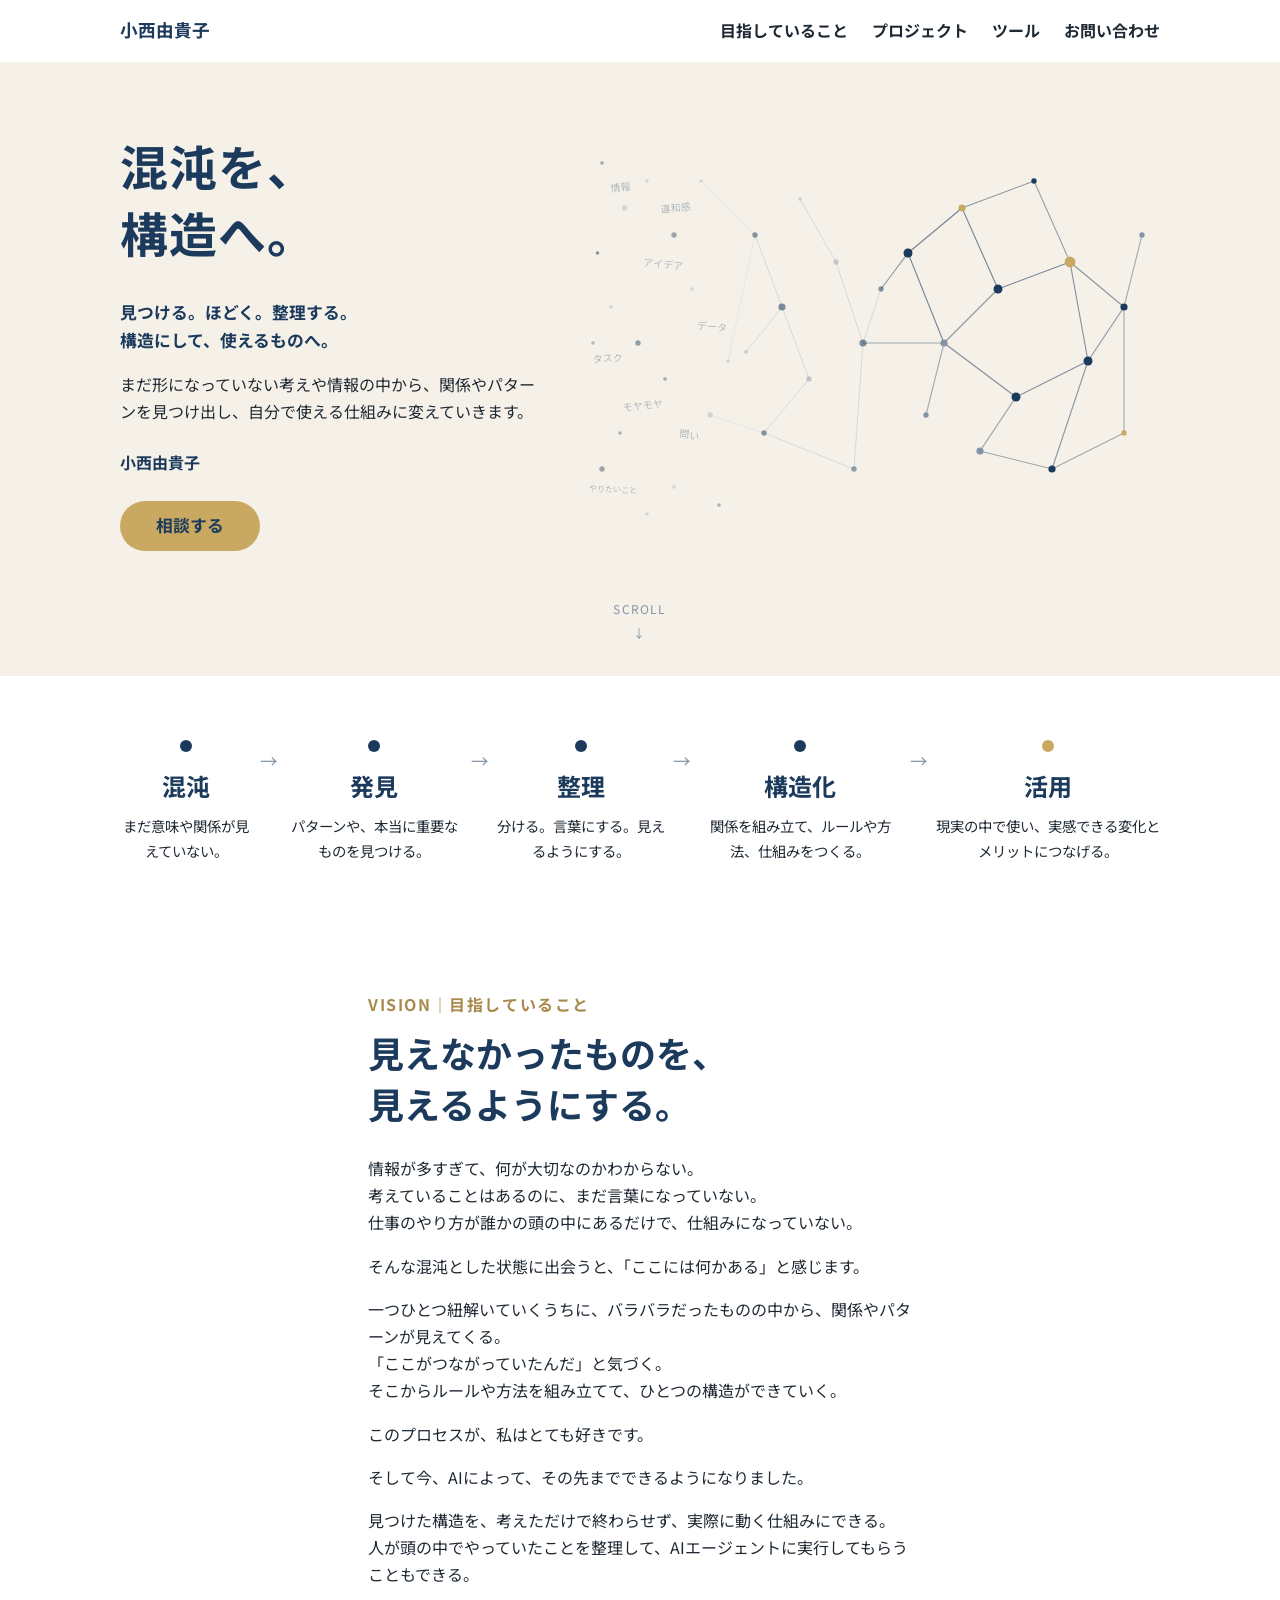
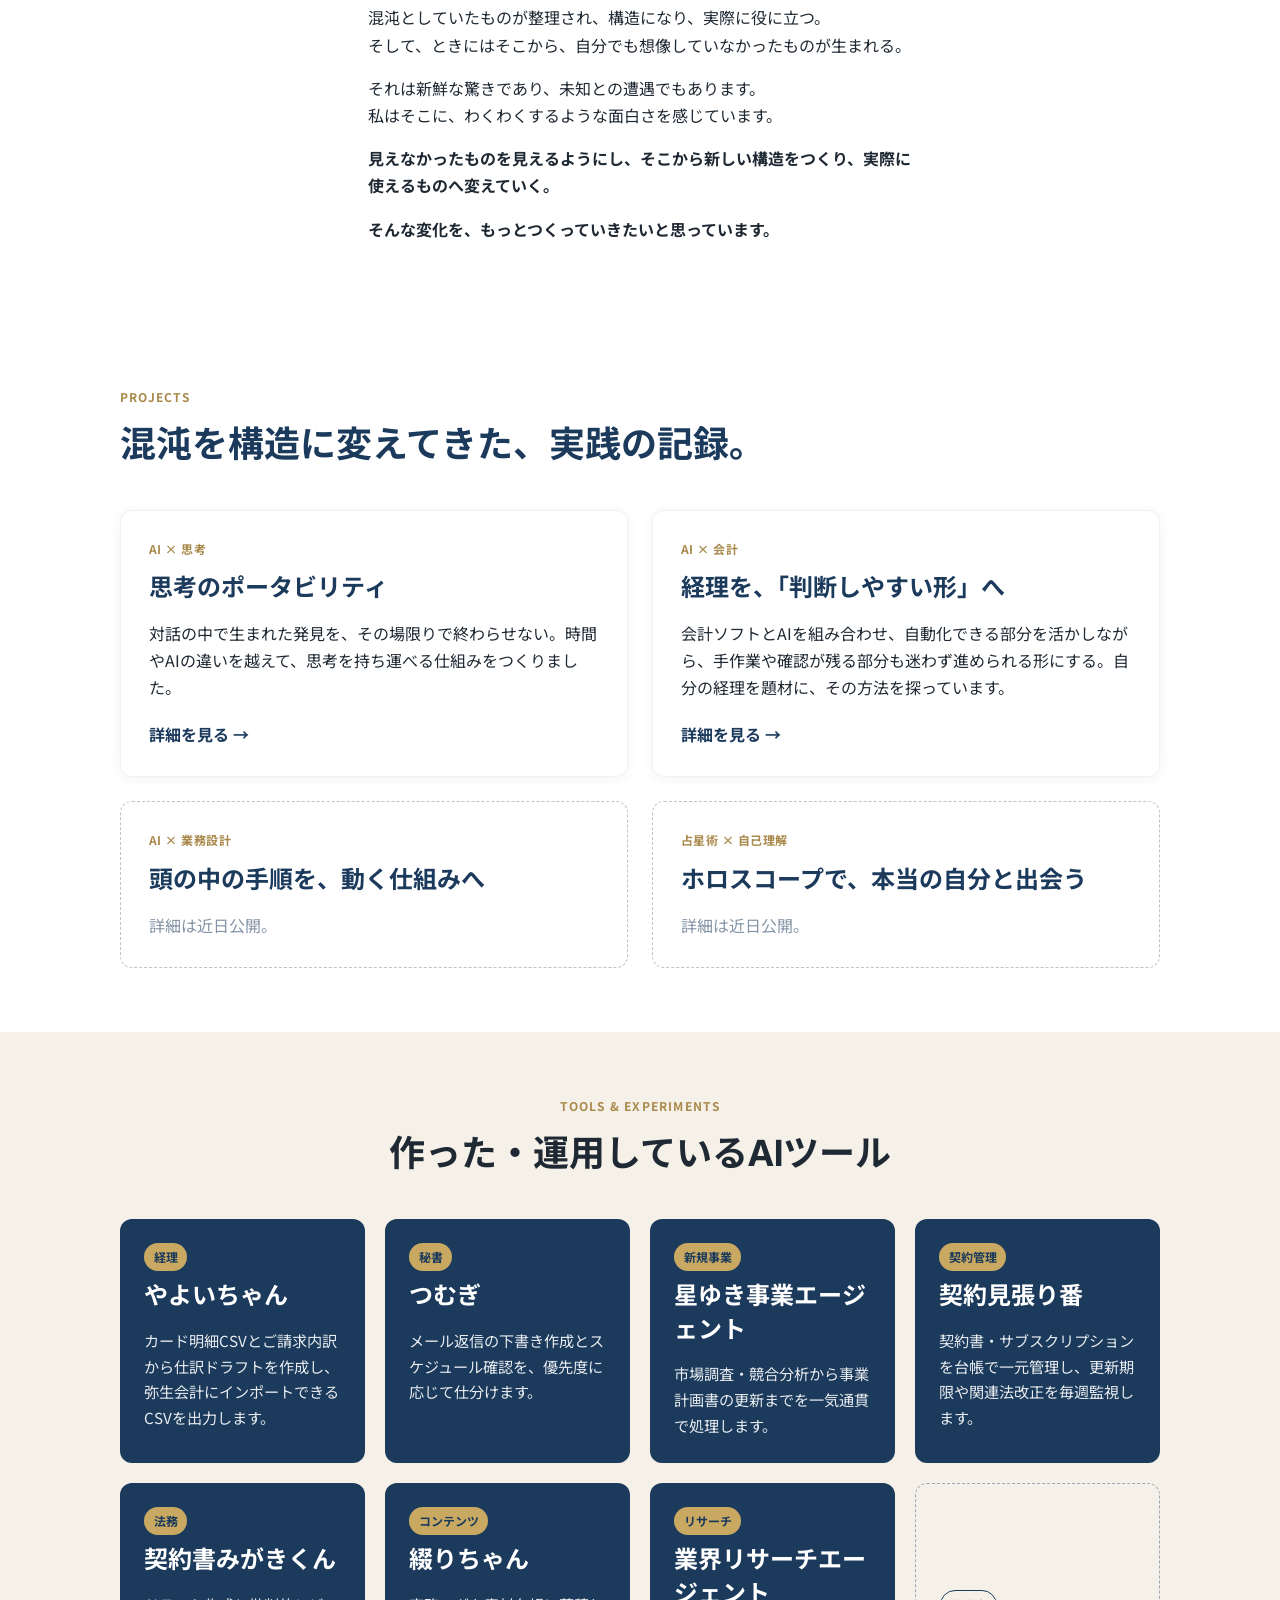
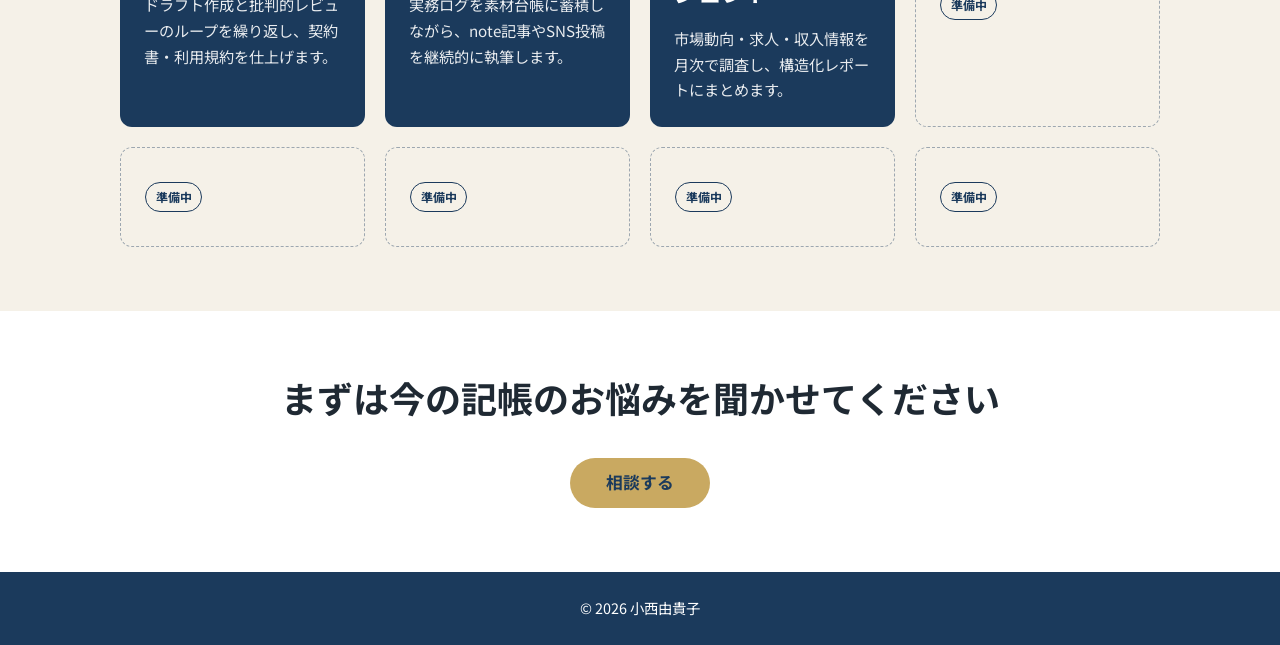
==== index.html @ 8c2e85bb "Initial commit: portfolio site" ====
<!DOCTYPE html>
<html lang="ja">
<head>
  <meta charset="UTF-8" />
  <meta name="viewport" content="width=device-width, initial-scale=1.0" />
  <title>混沌を、構造へ。 | 小西由貴子</title>
  <meta name="description" content="まだ形になっていない考えや情報の中から、関係やパターンを見つけ出し、自分で使える仕組みに変えていきます。AI・会計・占星術など、複数の領域でその実践をしています。" />

  <!-- OGP（本番URL確定後に差し替え） -->
  <meta property="og:title" content="混沌を、構造へ。" />
  <meta property="og:description" content="まだ形になっていない考えや情報の中から、関係やパターンを見つけ出し、自分で使える仕組みに変えていきます。" />
  <meta property="og:type" content="website" />
  <meta name="twitter:card" content="summary_large_image" />

  <link rel="preconnect" href="https://fonts.googleapis.com" />
  <link rel="preconnect" href="https://fonts.gstatic.com" crossorigin />
  <link href="https://fonts.googleapis.com/css2?family=Inter:wght@700&family=Noto+Sans+JP:wght@400;700&display=swap" rel="stylesheet" />

  <link rel="stylesheet" href="styles.css" />
</head>
<body>
  <header class="site-header">
    <div class="container">
      <a href="#" class="logo">小西由貴子</a>
      <nav>
        <a href="#vision">目指していること</a>
        <a href="#projects">プロジェクト</a>
        <a href="#tools">ツール</a>
        <a href="#contact">お問い合わせ</a>
      </nav>
    </div>
  </header>

  <main>
    <!-- Hero（ヒーロー）-->
    <section class="hero" aria-labelledby="hero-title">
      <div class="container hero-inner">
        <div class="hero-text">
          <h1 id="hero-title">混沌を、<br />構造へ。</h1>
          <p class="hero-lead">見つける。ほどく。整理する。<br />構造にして、使えるものへ。</p>
          <p class="sub">まだ形になっていない考えや情報の中から、関係やパターンを見つけ出し、自分で使える仕組みに変えていきます。</p>
          <p class="hero-name">小西由貴子</p>
          <a href="#contact" class="btn-primary btn-lg">相談する</a>
        </div>
        <div class="hero-visual" aria-hidden="true">
          <svg viewBox="0 0 640 480" xmlns="http://www.w3.org/2000/svg">
            <g stroke="var(--color-slate)" stroke-width="1" fill="none">
              <line x1="160" y1="260" x2="190" y2="120" opacity="0.15" />
              <line x1="140" y1="320" x2="200" y2="340" opacity="0.15" />
              <line x1="130" y1="60" x2="190" y2="120" opacity="0.15" />
              <line x1="190" y1="120" x2="220" y2="200" opacity="0.3" />
              <line x1="220" y1="200" x2="180" y2="250" opacity="0.3" />
              <line x1="220" y1="200" x2="250" y2="280" opacity="0.3" />
              <line x1="250" y1="280" x2="200" y2="340" opacity="0.3" />
              <line x1="280" y1="150" x2="240" y2="80" opacity="0.3" />
              <line x1="280" y1="150" x2="310" y2="240" opacity="0.3" />
              <line x1="310" y1="240" x2="330" y2="180" opacity="0.3" />
              <line x1="310" y1="240" x2="300" y2="380" opacity="0.3" />
              <line x1="200" y1="340" x2="300" y2="380" opacity="0.3" />
            </g>
            <g stroke="var(--color-navy)" stroke-width="1.2" fill="none">
              <line x1="330" y1="180" x2="360" y2="140" opacity="0.5" />
              <line x1="310" y1="240" x2="400" y2="240" opacity="0.4" />
              <line x1="360" y1="140" x2="420" y2="90" opacity="0.6" />
              <line x1="360" y1="140" x2="400" y2="240" opacity="0.6" />
              <line x1="420" y1="90" x2="460" y2="180" opacity="0.6" />
              <line x1="420" y1="90" x2="500" y2="60" opacity="0.5" />
              <line x1="460" y1="180" x2="540" y2="150" opacity="0.6" />
              <line x1="460" y1="180" x2="400" y2="240" opacity="0.5" />
              <line x1="400" y1="240" x2="480" y2="300" opacity="0.55" />
              <line x1="400" y1="240" x2="380" y2="320" opacity="0.4" />
              <line x1="480" y1="300" x2="560" y2="260" opacity="0.55" />
              <line x1="480" y1="300" x2="440" y2="360" opacity="0.45" />
              <line x1="540" y1="150" x2="560" y2="260" opacity="0.55" />
              <line x1="540" y1="150" x2="500" y2="60" opacity="0.45" />
              <line x1="540" y1="150" x2="600" y2="200" opacity="0.5" />
              <line x1="560" y1="260" x2="600" y2="200" opacity="0.5" />
              <line x1="560" y1="260" x2="520" y2="380" opacity="0.5" />
              <line x1="600" y1="200" x2="620" y2="120" opacity="0.4" />
              <line x1="520" y1="380" x2="440" y2="360" opacity="0.4" />
              <line x1="520" y1="380" x2="600" y2="340" opacity="0.4" />
              <line x1="600" y1="340" x2="600" y2="200" opacity="0.4" />
            </g>
            <g fill="var(--color-navy)">
              <circle cx="20" cy="40" r="2" opacity="0.4" />
              <circle cx="15" cy="140" r="2" opacity="0.5" />
              <circle cx="100" cy="120" r="3" opacity="0.4" />
              <circle cx="60" cy="240" r="3" opacity="0.45" />
              <circle cx="90" cy="280" r="2" opacity="0.4" />
              <circle cx="40" cy="340" r="2" opacity="0.35" />
              <circle cx="20" cy="380" r="3" opacity="0.4" />
              <circle cx="150" cy="420" r="2" opacity="0.35" />
              <circle cx="10" cy="240" r="2" opacity="0.3" />
            </g>
            <g fill="var(--color-slate)">
              <circle cx="45" cy="90" r="3" opacity="0.3" />
              <circle cx="70" cy="60" r="2" opacity="0.3" />
              <circle cx="30" cy="200" r="2" opacity="0.3" />
              <circle cx="120" cy="180" r="2" opacity="0.3" />
              <circle cx="140" cy="320" r="3" opacity="0.3" />
              <circle cx="160" cy="260" r="2" opacity="0.3" />
              <circle cx="100" cy="400" r="2" opacity="0.3" />
              <circle cx="70" cy="430" r="2" opacity="0.3" />
              <circle cx="130" cy="60" r="2" opacity="0.25" />
            </g>
            <g font-family="var(--font-body)" fill="var(--color-slate)" opacity="0.6">
              <text x="30" y="72" font-size="11" transform="rotate(-6 30 72)">情報</text>
              <text x="66" y="155" font-size="11" transform="rotate(4 66 155)">アイデア</text>
              <text x="10" y="262" font-size="11" transform="rotate(-3 10 262)">タスク</text>
              <text x="106" y="345" font-size="11" transform="rotate(6 106 345)">問い</text>
              <text x="43" y="315" font-size="11" transform="rotate(-4 43 315)">モヤモヤ</text>
              <text x="126" y="225" font-size="11" transform="rotate(3 126 225)">データ</text>
              <text x="86" y="95" font-size="11" transform="rotate(-5 86 95)">違和感</text>
              <text x="6" y="405" font-size="9" transform="rotate(2 6 405)">やりたいこと</text>
            </g>
            <g fill="var(--color-navy)">
              <circle cx="190" cy="120" r="3" opacity="0.5" />
              <circle cx="220" cy="200" r="4" opacity="0.55" />
              <circle cx="200" cy="340" r="3" opacity="0.5" />
              <circle cx="310" cy="240" r="4" opacity="0.55" />
              <circle cx="300" cy="380" r="3" opacity="0.45" />
              <circle cx="330" cy="180" r="3" opacity="0.5" />
            </g>
            <g fill="var(--color-slate)">
              <circle cx="250" cy="280" r="3" opacity="0.45" />
              <circle cx="280" cy="150" r="3" opacity="0.4" />
              <circle cx="240" cy="80" r="2" opacity="0.35" />
              <circle cx="180" cy="250" r="2" opacity="0.4" />
            </g>
            <g fill="var(--color-navy)">
              <circle cx="360" cy="140" r="5" />
              <circle cx="460" cy="180" r="5" />
              <circle cx="480" cy="300" r="5" />
              <circle cx="560" cy="260" r="5" />
              <circle cx="520" cy="380" r="4" />
              <circle cx="600" cy="200" r="4" />
              <circle cx="500" cy="60" r="3" />
            </g>
            <g fill="var(--color-slate)">
              <circle cx="400" cy="240" r="4" />
              <circle cx="440" cy="360" r="4" />
              <circle cx="380" cy="320" r="3" />
              <circle cx="620" cy="120" r="3" />
            </g>
            <g fill="var(--color-gold)">
              <circle cx="420" cy="90" r="4" />
              <circle cx="540" cy="150" r="6" />
              <circle cx="600" cy="340" r="3" />
            </g>
          </svg>
        </div>
      </div>
      <a href="#concept" class="hero-scroll">
        <span>Scroll</span>
        <span aria-hidden="true">↓</span>
      </a>
    </section>

    <!-- コンセプト -->
    <section id="concept" class="concept">
      <div class="container">
        <div class="concept-flow">
          <div class="concept-step">
            <span class="concept-dot" aria-hidden="true"></span>
            <h3>混沌</h3>
            <p>まだ意味や関係が見えていない。</p>
          </div>
          <span class="concept-arrow" aria-hidden="true">→</span>
          <div class="concept-step">
            <span class="concept-dot" aria-hidden="true"></span>
            <h3>発見</h3>
            <p>パターンや、本当に重要なものを見つける。</p>
          </div>
          <span class="concept-arrow" aria-hidden="true">→</span>
          <div class="concept-step">
            <span class="concept-dot" aria-hidden="true"></span>
            <h3>整理</h3>
            <p>分ける。言葉にする。見えるようにする。</p>
          </div>
          <span class="concept-arrow" aria-hidden="true">→</span>
          <div class="concept-step">
            <span class="concept-dot" aria-hidden="true"></span>
            <h3>構造化</h3>
            <p>関係を組み立て、ルールや方法、仕組みをつくる。</p>
          </div>
          <span class="concept-arrow" aria-hidden="true">→</span>
          <div class="concept-step">
            <span class="concept-dot" aria-hidden="true"></span>
            <h3>活用</h3>
            <p>現実の中で使い、実感できる変化とメリットにつなげる。</p>
          </div>
        </div>
      </div>
    </section>

    <!-- 目指していること -->
    <section id="vision" class="vision">
      <div class="container">
        <div class="vision-inner">
          <p class="section-eyebrow">VISION｜目指していること</p>
          <h2>見えなかったものを、<br />見えるようにする。</h2>
          <p>情報が多すぎて、何が大切なのかわからない。<br />考えていることはあるのに、まだ言葉になっていない。<br />仕事のやり方が誰かの頭の中にあるだけで、仕組みになっていない。</p>
          <p>そんな混沌とした状態に出会うと、「ここには何かある」と感じます。</p>
          <p>一つひとつ紐解いていくうちに、バラバラだったものの中から、関係やパターンが見えてくる。<br />「ここがつながっていたんだ」と気づく。<br />そこからルールや方法を組み立てて、ひとつの構造ができていく。</p>
          <p>このプロセスが、私はとても好きです。</p>
          <p>そして今、AIによって、その先までできるようになりました。</p>
          <p>見つけた構造を、考えただけで終わらせず、実際に動く仕組みにできる。<br />人が頭の中でやっていたことを整理して、AIエージェントに実行してもらうこともできる。</p>
          <p>混沌としていたものが整理され、構造になり、実際に役に立つ。<br />そして、ときにはそこから、自分でも想像していなかったものが生まれる。</p>
          <p>それは新鮮な驚きであり、未知との遭遇でもあります。<br />私はそこに、わくわくするような面白さを感じています。</p>
          <p><strong>見えなかったものを見えるようにし、そこから新しい構造をつくり、実際に使えるものへ変えていく。</strong></p>
          <p><strong>そんな変化を、もっとつくっていきたいと思っています。</strong></p>
        </div>
      </div>
    </section>

    <!-- プロジェクト -->
    <section id="projects" class="projects">
      <div class="container">
        <p class="section-eyebrow">PROJECTS</p>
        <h2>混沌を構造に変えてきた、実践の記録。</h2>
        <div class="project-grid">
          <article class="project-card">
            <span class="project-tag">AI × 思考</span>
            <h3>思考のポータビリティ</h3>
            <p>対話の中で生まれた発見を、その場限りで終わらせない。時間やAIの違いを越えて、思考を持ち運べる仕組みをつくりました。</p>
            <a href="project-01.html" class="project-link">詳細を見る <span aria-hidden="true">→</span></a>
          </article>
          <article class="project-card">
            <span class="project-tag">AI × 会計</span>
            <h3>経理を、「判断しやすい形」へ</h3>
            <p>会計ソフトとAIを組み合わせ、自動化できる部分を活かしながら、手作業や確認が残る部分も迷わず進められる形にする。自分の経理を題材に、その方法を探っています。</p>
            <a href="project-02.html" class="project-link">詳細を見る <span aria-hidden="true">→</span></a>
          </article>
          <article class="project-card project-card--pending">
            <span class="project-tag">AI × 業務設計</span>
            <h3>頭の中の手順を、動く仕組みへ</h3>
            <p>詳細は近日公開。</p>
          </article>
          <article class="project-card project-card--pending">
            <span class="project-tag">占星術 × 自己理解</span>
            <h3>ホロスコープで、本当の自分と出会う</h3>
            <p>詳細は近日公開。</p>
          </article>
        </div>
      </div>
    </section>

    <!-- ツール -->
    <section id="tools" class="works">
      <div class="container">
        <p class="section-eyebrow">TOOLS &amp; EXPERIMENTS</p>
        <h2>作った・運用しているAIツール</h2>
        <div class="works-grid">
          <article class="work-card">
            <span class="work-tag">経理</span>
            <h3>やよいちゃん</h3>
            <p>カード明細CSVとご請求内訳から仕訳ドラフトを作成し、弥生会計にインポートできるCSVを出力します。</p>
          </article>
          <article class="work-card">
            <span class="work-tag">秘書</span>
            <h3>つむぎ</h3>
            <p>メール返信の下書き作成とスケジュール確認を、優先度に応じて仕分けます。</p>
          </article>
          <article class="work-card">
            <span class="work-tag">新規事業</span>
            <h3>星ゆき事業エージェント</h3>
            <p>市場調査・競合分析から事業計画書の更新までを一気通貫で処理します。</p>
          </article>
          <article class="work-card">
            <span class="work-tag">契約管理</span>
            <h3>契約見張り番</h3>
            <p>契約書・サブスクリプションを台帳で一元管理し、更新期限や関連法改正を毎週監視します。</p>
          </article>
          <article class="work-card">
            <span class="work-tag">法務</span>
            <h3>契約書みがきくん</h3>
            <p>ドラフト作成と批判的レビューのループを繰り返し、契約書・利用規約を仕上げます。</p>
          </article>
          <article class="work-card">
            <span class="work-tag">コンテンツ</span>
            <h3>綴りちゃん</h3>
            <p>実務ログを素材台帳に蓄積しながら、note記事やSNS投稿を継続的に執筆します。</p>
          </article>
          <article class="work-card">
            <span class="work-tag">リサーチ</span>
            <h3>業界リサーチエージェント</h3>
            <p>市場動向・求人・収入情報を月次で調査し、構造化レポートにまとめます。</p>
          </article>
          <article class="work-card work-card--pending">
            <span class="work-tag">準備中</span>
          </article>
          <article class="work-card work-card--pending">
            <span class="work-tag">準備中</span>
          </article>
          <article class="work-card work-card--pending">
            <span class="work-tag">準備中</span>
          </article>
          <article class="work-card work-card--pending">
            <span class="work-tag">準備中</span>
          </article>
          <article class="work-card work-card--pending">
            <span class="work-tag">準備中</span>
          </article>
        </div>
      </div>
    </section>

    <!-- 連絡先 -->
    <section id="contact" class="contact">
      <div class="container">
        <h2>まずは今の記帳のお悩みを聞かせてください</h2>
        <a href="#" class="btn-primary btn-lg">相談する</a>
      </div>
    </section>
  </main>

  <footer class="site-footer">
    <div class="container">
      <p>© 2026 小西由貴子</p>
    </div>
  </footer>
</body>
</html>
---- styles.css ----
/* ==========================================================
   AI導入支援ポートフォリオ v1
   ブランドガイド: ../brand-guidelines/ai導入支援ポートフォリオ-v1.md
   ========================================================== */

:root {
  --color-gold: #C9A961;
  --color-gold-dark: #A98A4C;
  --color-slate: #8494A6;
  --color-navy: #1B3A5C;
  --color-white: #FFFFFF;
  --color-bg-soft: #F5F1E8;
  --color-text: #1F2933;

  --font-heading: 'Inter', 'Noto Sans JP', sans-serif;
  --font-body: 'Noto Sans JP', sans-serif;

  --max-width: 1080px;
}

* {
  box-sizing: border-box;
}

html {
  scroll-behavior: smooth;
}

body {
  margin: 0;
  font-family: var(--font-body);
  font-size: 16px;
  line-height: 1.7;
  color: var(--color-text);
  background: var(--color-white);
}

h1, h2, h3 {
  font-family: var(--font-heading);
  font-weight: 700;
  line-height: 1.4;
  margin: 0 0 0.6em;
}

h1 { font-size: clamp(1.8rem, 4vw + 1rem, 3rem); }
h2 { font-size: clamp(1.5rem, 2.5vw + 1rem, 2.25rem); }
h3 { font-size: clamp(1.1rem, 1.5vw + 1rem, 1.5rem); }

p {
  margin: 0 0 1em;
}

.container {
  max-width: var(--max-width);
  margin: 0 auto;
  padding: 0 1.25rem;
}

.sp-only {
  display: inline;
}
@media (min-width: 768px) {
  .sp-only { display: none; }
}

/* ボタン */
.btn-primary {
  display: inline-block;
  background: var(--color-gold);
  color: var(--color-navy);
  text-decoration: none;
  font-weight: 700;
  padding: 0.75rem 1.75rem;
  border-radius: 999px;
  transition: box-shadow 0.2s ease;
  min-height: 44px;
  line-height: 1.3;
}
.btn-primary:hover,
.btn-primary:focus-visible {
  box-shadow: 0 4px 14px rgba(27, 58, 92, 0.3);
}
.btn-lg {
  font-size: 1.05rem;
  padding: 0.9rem 2.25rem;
}

/* ヘッダー */
.site-header {
  border-bottom: 1px solid var(--color-bg-soft);
  padding: 1rem 0;
}
.site-header .container {
  display: flex;
  align-items: center;
  justify-content: space-between;
  flex-wrap: wrap;
  gap: 0.75rem;
}
.logo {
  font-family: var(--font-heading);
  font-weight: 700;
  color: var(--color-navy);
  text-decoration: none;
  font-size: 1.1rem;
}
.site-header nav {
  display: flex;
  gap: 1.5rem;
}
.site-header nav a {
  color: var(--color-text);
  text-decoration: none;
  font-weight: 700;
}
.site-header nav a:hover {
  color: var(--color-navy);
  text-decoration: underline;
}

/* Hero */
.hero {
  background: var(--color-bg-soft);
  padding: 4rem 0 2rem;
  overflow: hidden;
}
.hero-inner {
  display: flex;
  flex-direction: column;
  align-items: center;
  gap: 2.5rem;
}
@media (min-width: 900px) {
  .hero-inner {
    flex-direction: row;
    gap: 3rem;
  }
  .hero-text {
    flex: 0 0 40%;
  }
  .hero-visual {
    flex: 1 1 60%;
  }
}
.hero-text {
  text-align: center;
}
@media (min-width: 900px) {
  .hero-text {
    text-align: left;
  }
}
.hero h1 {
  color: var(--color-navy);
  letter-spacing: 0.02em;
}
.hero-lead {
  font-size: 1.05rem;
  font-weight: 700;
  color: var(--color-navy);
  margin: 0 0 1rem;
}
.hero .sub {
  font-size: 1rem;
  max-width: 32em;
  margin: 0 auto 1.5rem;
}
@media (min-width: 900px) {
  .hero .sub {
    margin: 0 0 1.5rem;
  }
}
.hero-name {
  font-weight: 700;
  color: var(--color-navy);
  margin: 0 0 1.5rem;
}
.hero-visual {
  width: 100%;
  max-width: 640px;
}
.hero-visual svg {
  width: 100%;
  height: auto;
  display: block;
}
.hero-scroll {
  display: flex;
  flex-direction: column;
  align-items: center;
  gap: 0.25rem;
  width: fit-content;
  margin: 2.5rem auto 0;
  color: var(--color-slate);
  text-decoration: none;
  font-size: 0.75rem;
  letter-spacing: 0.1em;
  text-transform: uppercase;
}
.hero-scroll:hover {
  color: var(--color-navy);
}

/* コンセプト */
.concept {
  background: var(--color-white);
  padding: 4rem 0;
}
.concept-flow {
  display: flex;
  flex-direction: column;
  align-items: center;
  gap: 1.5rem;
}
@media (min-width: 900px) {
  .concept-flow {
    flex-direction: row;
    align-items: flex-start;
    justify-content: space-between;
    gap: 0.5rem;
  }
}
.concept-step {
  text-align: center;
  max-width: 14em;
}
.concept-dot {
  display: inline-block;
  width: 12px;
  height: 12px;
  border-radius: 50%;
  background: var(--color-navy);
  margin-bottom: 0.75rem;
}
.concept-step:last-child .concept-dot {
  background: var(--color-gold);
}
.concept-step h3 {
  color: var(--color-navy);
  margin-bottom: 0.4em;
}
.concept-step p {
  font-size: 0.9rem;
  color: var(--color-text);
  margin: 0;
}
.concept-arrow {
  color: var(--color-slate);
  font-size: 1.1rem;
  transform: rotate(90deg);
}
@media (min-width: 900px) {
  .concept-arrow {
    transform: none;
    margin-top: 0.4rem;
  }
}

/* 目指していること */
.vision {
  background: var(--color-white);
  padding: 4rem 0;
}
.vision-inner {
  max-width: 34em;
  margin: 0 auto;
}
.section-eyebrow {
  font-size: 0.75rem;
  font-weight: 700;
  letter-spacing: 0.1em;
  text-transform: uppercase;
  color: var(--color-gold-dark);
  margin: 0 0 0.75rem;
}
.vision-inner h2 {
  color: var(--color-navy);
  margin-bottom: 1.5rem;
}
.vision-inner p {
  font-size: 1rem;
}

/* 何者か */
.who {
  padding: 4rem 0;
}
.who h2 {
  text-align: center;
  margin-bottom: 2.5rem;
}
.who-grid {
  display: grid;
  grid-template-columns: 1fr;
  gap: 1.5rem;
}
@media (min-width: 768px) {
  .who-grid {
    grid-template-columns: repeat(3, 1fr);
  }
}
.who-card {
  background: var(--color-white);
  border: 1px solid var(--color-bg-soft);
  border-radius: 12px;
  padding: 1.75rem;
}
.who-card h3 {
  color: var(--color-gold-dark);
}
.who-card p {
  margin: 0;
}

/* プロジェクト */
.projects {
  background: var(--color-white);
  padding: 4rem 0;
}
.projects h2 {
  color: var(--color-navy);
  max-width: 24em;
  margin-bottom: 2.5rem;
}
.project-grid {
  display: grid;
  grid-template-columns: 1fr;
  gap: 1.5rem;
}
@media (min-width: 768px) {
  .project-grid {
    grid-template-columns: repeat(2, 1fr);
  }
}
.project-card {
  background: var(--color-white);
  border: 1px solid var(--color-bg-soft);
  border-radius: 12px;
  padding: 1.75rem;
  box-shadow: 0 2px 12px rgba(27, 58, 92, 0.06);
  display: flex;
  flex-direction: column;
  gap: 0.5rem;
}
.project-tag {
  display: inline-block;
  align-self: flex-start;
  font-size: 0.75rem;
  font-weight: 700;
  letter-spacing: 0.04em;
  color: var(--color-gold-dark);
  margin-bottom: 0.25rem;
}
.project-card h3 {
  color: var(--color-navy);
  margin-bottom: 0.3em;
}
.project-card p {
  margin: 0;
  flex: 1;
}
.project-link {
  align-self: flex-start;
  margin-top: 0.75rem;
  color: var(--color-navy);
  font-weight: 700;
  text-decoration: none;
}
.project-link:hover,
.project-link:focus-visible {
  text-decoration: underline;
}
.project-card--pending {
  background: transparent;
  border: 1px dashed rgba(27, 58, 92, 0.3);
  box-shadow: none;
}
.project-card--pending p {
  color: var(--color-slate);
}

/* ツール */
.works {
  background: var(--color-bg-soft);
  padding: 4rem 0;
}
.works .section-eyebrow {
  text-align: center;
}
.works h2 {
  text-align: center;
  margin-bottom: 2.5rem;
}
.works-grid {
  display: grid;
  grid-template-columns: 1fr;
  gap: 1.25rem;
}
@media (min-width: 640px) {
  .works-grid {
    grid-template-columns: repeat(2, 1fr);
  }
}
@media (min-width: 1000px) {
  .works-grid {
    grid-template-columns: repeat(4, 1fr);
  }
}
.work-card {
  background: var(--color-navy);
  color: var(--color-white);
  border-radius: 12px;
  padding: 1.5rem;
  min-height: 160px;
  display: flex;
  flex-direction: column;
  gap: 0.5rem;
}
.work-card h3 {
  color: var(--color-white);
  margin-bottom: 0.3em;
}
.work-card p {
  margin: 0;
  font-size: 0.95rem;
  opacity: 0.9;
}
.work-tag {
  display: inline-block;
  align-self: flex-start;
  background: var(--color-gold);
  color: var(--color-navy);
  font-size: 0.75rem;
  font-weight: 700;
  padding: 0.25rem 0.6rem;
  border-radius: 999px;
}
.work-card--pending {
  background: transparent;
  border: 1px dashed rgba(27, 58, 92, 0.4);
  color: var(--color-navy);
  align-items: center;
  justify-content: center;
  min-height: 100px;
}
.work-card--pending .work-tag {
  background: transparent;
  color: var(--color-navy);
  border: 1px solid var(--color-navy);
}

/* プロジェクト詳細ページ */
.project-detail {
  padding: 3rem 0 5rem;
}
.project-detail .back-link {
  display: inline-block;
  color: var(--color-slate);
  text-decoration: none;
  font-size: 0.9rem;
  margin-bottom: 2rem;
}
.project-detail .back-link:hover {
  color: var(--color-navy);
}
.project-detail-header {
  max-width: 42em;
  margin: 0 auto 3rem;
}
.project-detail-header .project-tag {
  font-size: 0.8rem;
}
.project-detail-header h1 {
  color: var(--color-navy);
  margin: 0.5rem 0 1rem;
}
.project-detail-header .lead {
  font-size: 1.05rem;
  color: var(--color-text);
}
.project-detail-body {
  max-width: 42em;
  margin: 0 auto;
}
.project-detail-body section {
  margin-bottom: 3rem;
}
.project-detail-body .section-eyebrow {
  display: block;
}
.project-detail-body h2,
.project-detail-body h3 {
  color: var(--color-navy);
  margin-bottom: 1rem;
}
.project-detail-body h3 {
  font-size: 1.05rem;
}
.project-detail-body p {
  font-size: 1rem;
}
.project-detail-body ul {
  margin: 0 0 1em;
  padding-left: 1.4em;
}
.project-detail-body li {
  margin-bottom: 0.4em;
}

/* 活用フロー */
.flow-grid {
  display: flex;
  flex-direction: column;
  gap: 1.25rem;
  margin: 2rem 0;
  padding: 1.75rem;
  background: var(--color-bg-soft);
  border-radius: 12px;
}
@media (min-width: 900px) {
  .flow-grid {
    flex-direction: row;
    align-items: flex-start;
    gap: 0.5rem;
    padding: 1.75rem 1.25rem;
  }
}
.flow-step {
  flex: 1;
  text-align: center;
}
.flow-step h4 {
  font-family: var(--font-heading);
  color: var(--color-navy);
  font-size: 1rem;
  margin: 0 0 0.3em;
}
.flow-step p {
  font-size: 0.85rem;
  color: var(--color-text);
  margin: 0;
}
.flow-arrow {
  display: block;
  text-align: center;
  color: var(--color-slate);
  transform: rotate(90deg);
}
@media (min-width: 900px) {
  .flow-arrow {
    transform: none;
    margin-top: 0.6rem;
  }
}

/* 連絡先 */
.contact {
  padding: 4rem 0;
  text-align: center;
}
.contact h2 {
  max-width: 30em;
  margin: 0 auto 2rem;
}

/* フッター */
.site-footer {
  background: var(--color-navy);
  color: var(--color-white);
  padding: 1.5rem 0;
  text-align: center;
  font-size: 0.9rem;
}
.site-footer p {
  margin: 0;
}
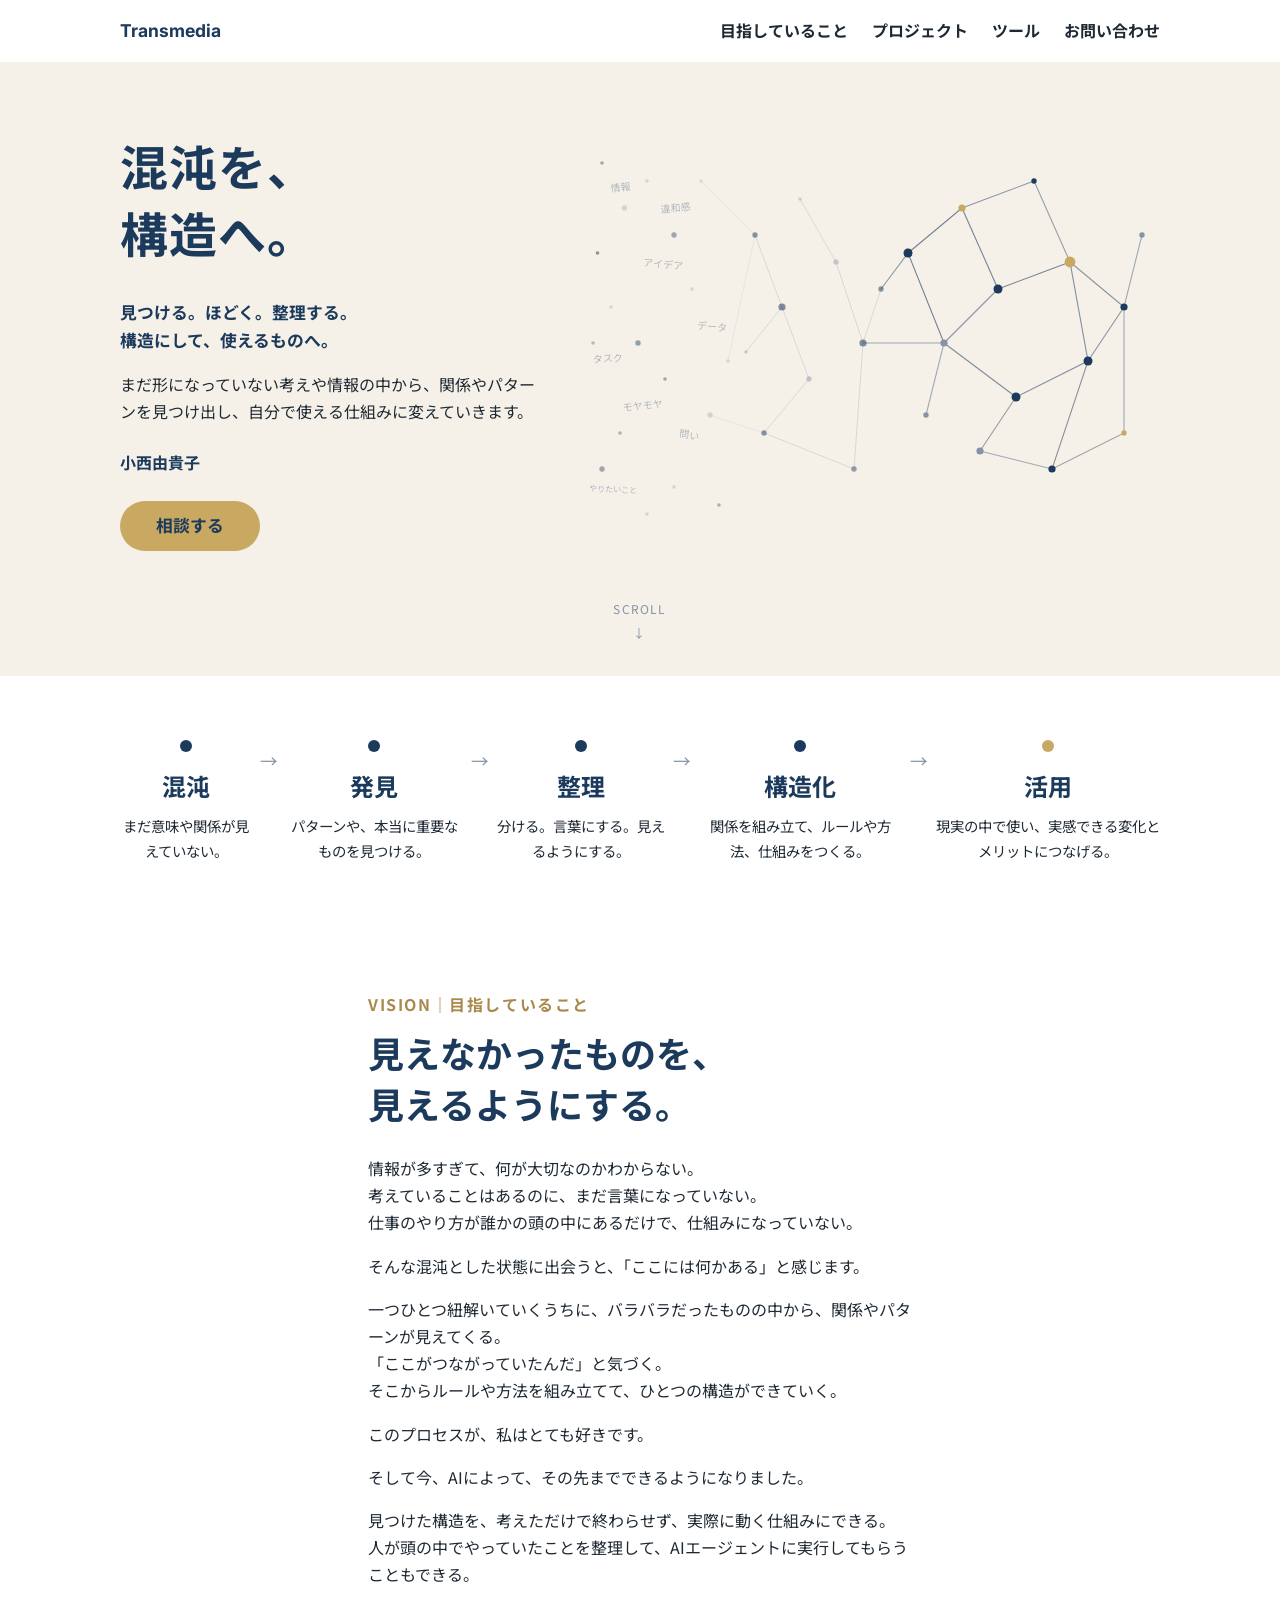
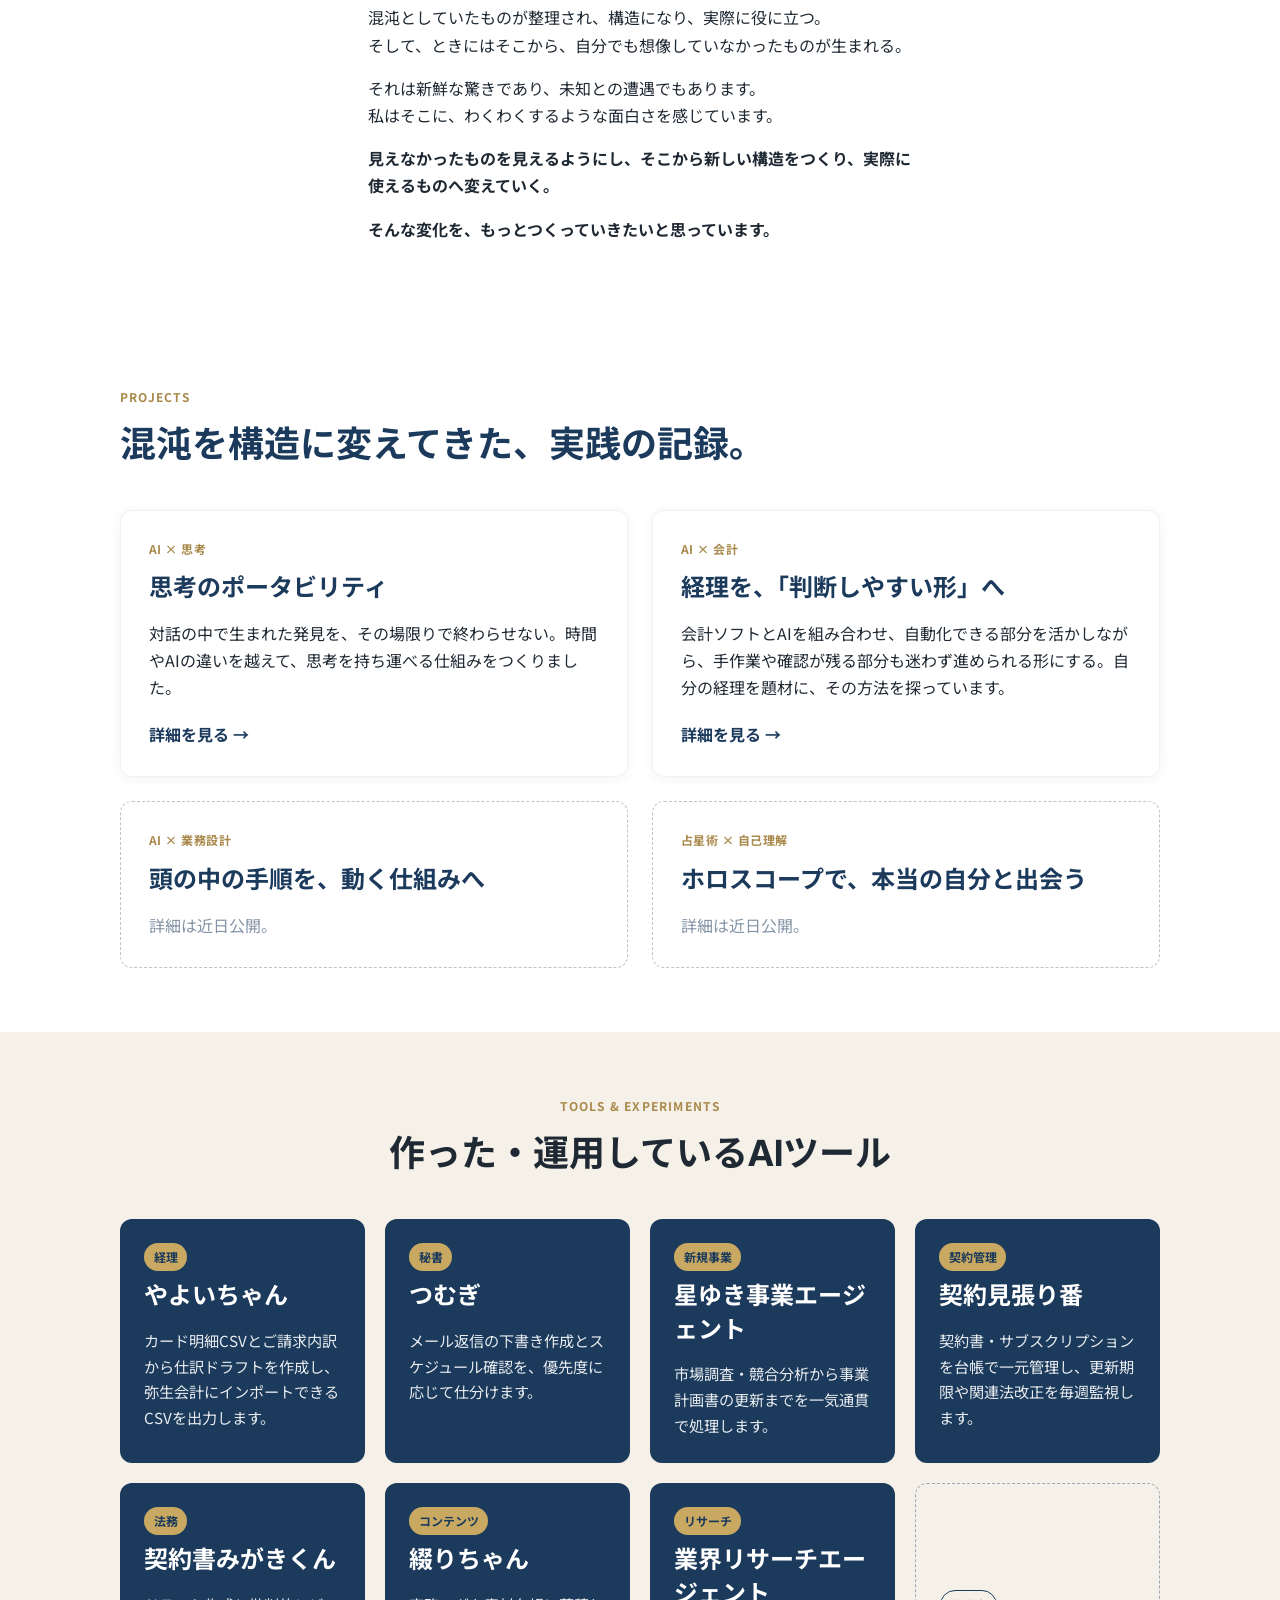
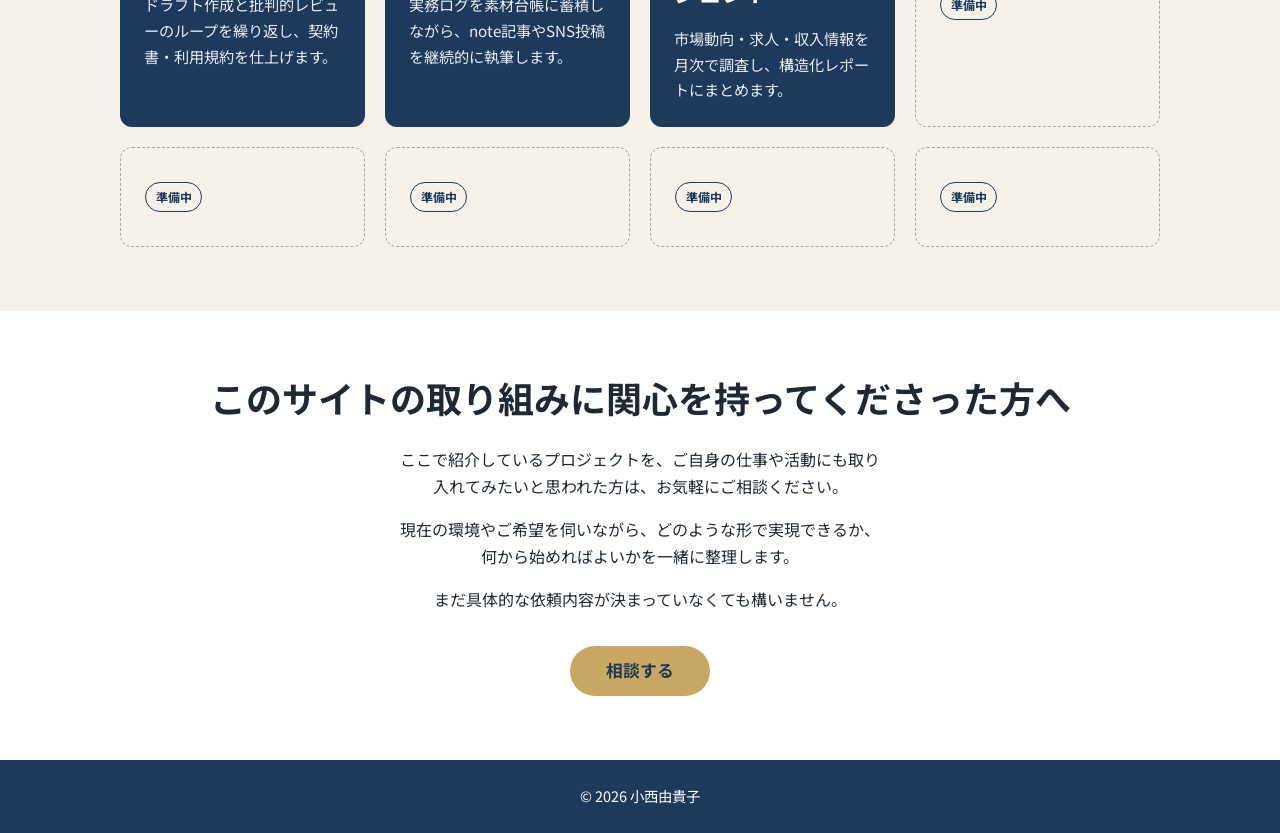
==== commit 46daedae: "Update CONTACT section copy and rebrand header logo to Transmedia" ====
--- a/index.html
+++ b/index.html
@@ -21,7 +21,7 @@
 <body>
   <header class="site-header">
     <div class="container">
-      <a href="#" class="logo">小西由貴子</a>
+      <a href="#" class="logo">Transmedia</a>
       <nav>
         <a href="#vision">目指していること</a>
         <a href="#projects">プロジェクト</a>
@@ -308,7 +308,10 @@
     <!-- 連絡先 -->
     <section id="contact" class="contact">
       <div class="container">
-        <h2>まずは今の記帳のお悩みを聞かせてください</h2>
+        <h2>このサイトの取り組みに関心を持ってくださった方へ</h2>
+        <p>ここで紹介しているプロジェクトを、ご自身の仕事や活動にも取り入れてみたいと思われた方は、お気軽にご相談ください。</p>
+        <p>現在の環境やご希望を伺いながら、どのような形で実現できるか、何から始めればよいかを一緒に整理します。</p>
+        <p>まだ具体的な依頼内容が決まっていなくても構いません。</p>
         <a href="#" class="btn-primary btn-lg">相談する</a>
       </div>
     </section>
--- a/styles.css
+++ b/styles.css
@@ -560,7 +560,14 @@
 }
 .contact h2 {
   max-width: 30em;
-  margin: 0 auto 2rem;
+  margin: 0 auto 1.25rem;
+}
+.contact p {
+  max-width: 30em;
+  margin: 0 auto 1em;
+}
+.contact a {
+  margin-top: 1rem;
 }
 
 /* フッター */
